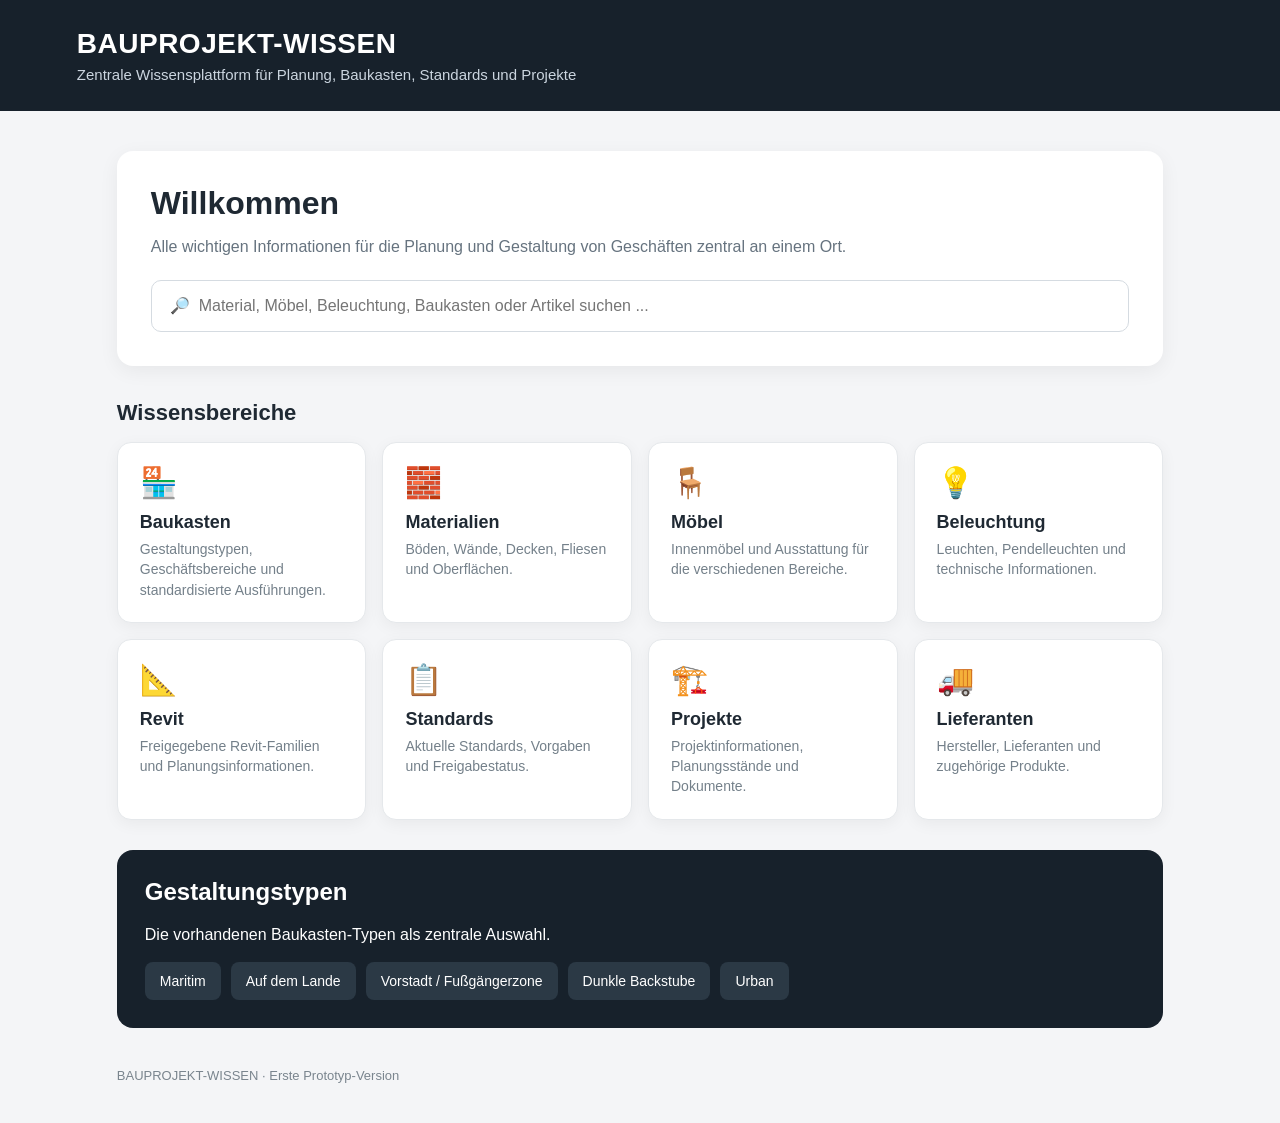
==== index.html @ 3c2e61b1 "Startseite erstellt" ====
<!DOCTYPE html>
<html lang="de">
<head>
  <meta charset="UTF-8">
  <meta name="viewport" content="width=device-width, initial-scale=1.0">
  <title>BAUPROJEKT-WISSEN</title>
  <style>
    * { box-sizing: border-box; }
    body {
      margin: 0;
      font-family: Arial, Helvetica, sans-serif;
      background: #f4f5f7;
      color: #1f2933;
    }
    header {
      background: #17212b;
      color: white;
      padding: 28px 6%;
    }
    .header-inner {
      max-width: 1200px;
      margin: auto;
    }
    .brand {
      font-size: 28px;
      font-weight: 700;
      letter-spacing: .5px;
    }
    .subtitle {
      margin-top: 6px;
      color: #cbd5df;
      font-size: 15px;
    }
    main {
      max-width: 1200px;
      margin: 0 auto;
      padding: 40px 6%;
    }
    .hero {
      background: white;
      border-radius: 16px;
      padding: 34px;
      box-shadow: 0 5px 20px rgba(0,0,0,.06);
      margin-bottom: 28px;
    }
    .hero h1 {
      margin: 0 0 10px;
      font-size: 32px;
    }
    .hero p {
      color: #66737f;
      margin-bottom: 24px;
    }
    .search {
      width: 100%;
      padding: 16px 18px;
      border: 1px solid #d5dbe1;
      border-radius: 10px;
      font-size: 16px;
      outline: none;
    }
    .search:focus { border-color: #657786; }
    .section-title {
      margin: 34px 0 16px;
      font-size: 22px;
    }
    .grid {
      display: grid;
      grid-template-columns: repeat(auto-fit, minmax(210px, 1fr));
      gap: 16px;
    }
    .card {
      background: white;
      border-radius: 14px;
      padding: 22px;
      min-height: 135px;
      box-shadow: 0 4px 16px rgba(0,0,0,.05);
      border: 1px solid #e5e8eb;
      cursor: pointer;
      transition: transform .15s, box-shadow .15s;
    }
    .card:hover {
      transform: translateY(-3px);
      box-shadow: 0 8px 22px rgba(0,0,0,.09);
    }
    .icon { font-size: 30px; }
    .card h3 {
      margin: 12px 0 6px;
      font-size: 18px;
    }
    .card p {
      margin: 0;
      color: #74808a;
      font-size: 14px;
      line-height: 1.45;
    }
    .baukasten {
      background: #17212b;
      color: white;
      border-radius: 16px;
      padding: 28px;
      margin-top: 30px;
    }
    .baukasten h2 { margin-top: 0; }
    .types {
      display: flex;
      flex-wrap: wrap;
      gap: 10px;
      margin-top: 18px;
    }
    .type {
      background: #2b3945;
      padding: 11px 15px;
      border-radius: 8px;
      font-size: 14px;
    }
    footer {
      max-width: 1200px;
      margin: 0 auto;
      padding: 0 6% 40px;
      color: #7a858e;
      font-size: 13px;
    }
    #results {
      margin-top: 18px;
      display: none;
      padding: 16px;
      background: #f7f8f9;
      border-radius: 10px;
    }
    @media (max-width: 600px) {
      .hero { padding: 24px; }
      .hero h1 { font-size: 26px; }
    }
  </style>
</head>

<body>

<header>
  <div class="header-inner">
    <div class="brand">BAUPROJEKT-WISSEN</div>
    <div class="subtitle">Zentrale Wissensplattform für Planung, Baukasten, Standards und Projekte</div>
  </div>
</header>

<main>

  <section class="hero">
    <h1>Willkommen</h1>
    <p>
      Alle wichtigen Informationen für die Planung und Gestaltung von Geschäften
      zentral an einem Ort.
    </p>

    <input
      id="search"
      class="search"
      type="search"
      placeholder="🔎  Material, Möbel, Beleuchtung, Baukasten oder Artikel suchen ..."
      oninput="searchContent()"
    >

    <div id="results"></div>
  </section>

  <h2 class="section-title">Wissensbereiche</h2>

  <section class="grid">

    <div class="card" onclick="showMessage('Baukasten')">
      <div class="icon">🏪</div>
      <h3>Baukasten</h3>
      <p>Gestaltungstypen, Geschäftsbereiche und standardisierte Ausführungen.</p>
    </div>

    <div class="card" onclick="showMessage('Materialien')">
      <div class="icon">🧱</div>
      <h3>Materialien</h3>
      <p>Böden, Wände, Decken, Fliesen und Oberflächen.</p>
    </div>

    <div class="card" onclick="showMessage('Möbel')">
      <div class="icon">🪑</div>
      <h3>Möbel</h3>
      <p>Innenmöbel und Ausstattung für die verschiedenen Bereiche.</p>
    </div>

    <div class="card" onclick="showMessage('Beleuchtung')">
      <div class="icon">💡</div>
      <h3>Beleuchtung</h3>
      <p>Leuchten, Pendelleuchten und technische Informationen.</p>
    </div>

    <div class="card" onclick="showMessage('Revit')">
      <div class="icon">📐</div>
      <h3>Revit</h3>
      <p>Freigegebene Revit-Familien und Planungsinformationen.</p>
    </div>

    <div class="card" onclick="showMessage('Standards')">
      <div class="icon">📋</div>
      <h3>Standards</h3>
      <p>Aktuelle Standards, Vorgaben und Freigabestatus.</p>
    </div>

    <div class="card" onclick="showMessage('Projekte')">
      <div class="icon">🏗️</div>
      <h3>Projekte</h3>
      <p>Projektinformationen, Planungsstände und Dokumente.</p>
    </div>

    <div class="card" onclick="showMessage('Lieferanten')">
      <div class="icon">🚚</div>
      <h3>Lieferanten</h3>
      <p>Hersteller, Lieferanten und zugehörige Produkte.</p>
    </div>

  </section>

  <section class="baukasten">
    <h2>Gestaltungstypen</h2>
    <p>Die vorhandenen Baukasten-Typen als zentrale Auswahl.</p>

    <div class="types">
      <div class="type">Maritim</div>
      <div class="type">Auf dem Lande</div>
      <div class="type">Vorstadt / Fußgängerzone</div>
      <div class="type">Dunkle Backstube</div>
      <div class="type">Urban</div>
    </div>
  </section>

</main>

<footer>
  BAUPROJEKT-WISSEN · Erste Prototyp-Version
</footer>

<script>
  const content = [
    "Baukasten Maritim",
    "Baukasten Auf dem Lande",
    "Baukasten Vorstadt Fußgängerzone",
    "Baukasten Dunkle Backstube",
    "Baukasten Urban",
    "Materialien Boden Wand Decke Fliesen",
    "Möbel Innenmöbel Café Verkauf Rückbereich",
    "Beleuchtung Pendelleuchten",
    "Revit Familien",
    "Standards",
    "Projekte",
    "Lieferanten"
  ];

  function searchContent() {
    const input = document.getElementById("search");
    const results = document.getElementById("results");
    const term = input.value.toLowerCase().trim();

    if (!term) {
      results.style.display = "none";
      results.innerHTML = "";
      return;
    }

    const matches = content.filter(item =>
      item.toLowerCase().includes(term)
    );

    results.style.display = "block";

    if (matches.length) {
      results.innerHTML =
        "<strong>Suchergebnisse:</strong><br><br>" +
        matches.map(item => "• " + item).join("<br>");
    } else {
      results.innerHTML = "Keine passenden Einträge gefunden.";
    }
  }

  function showMessage(area) {
    alert(area + " – dieser Bereich wird als nächster Schritt aufgebaut.");
  }
</script>

</body>
</html>
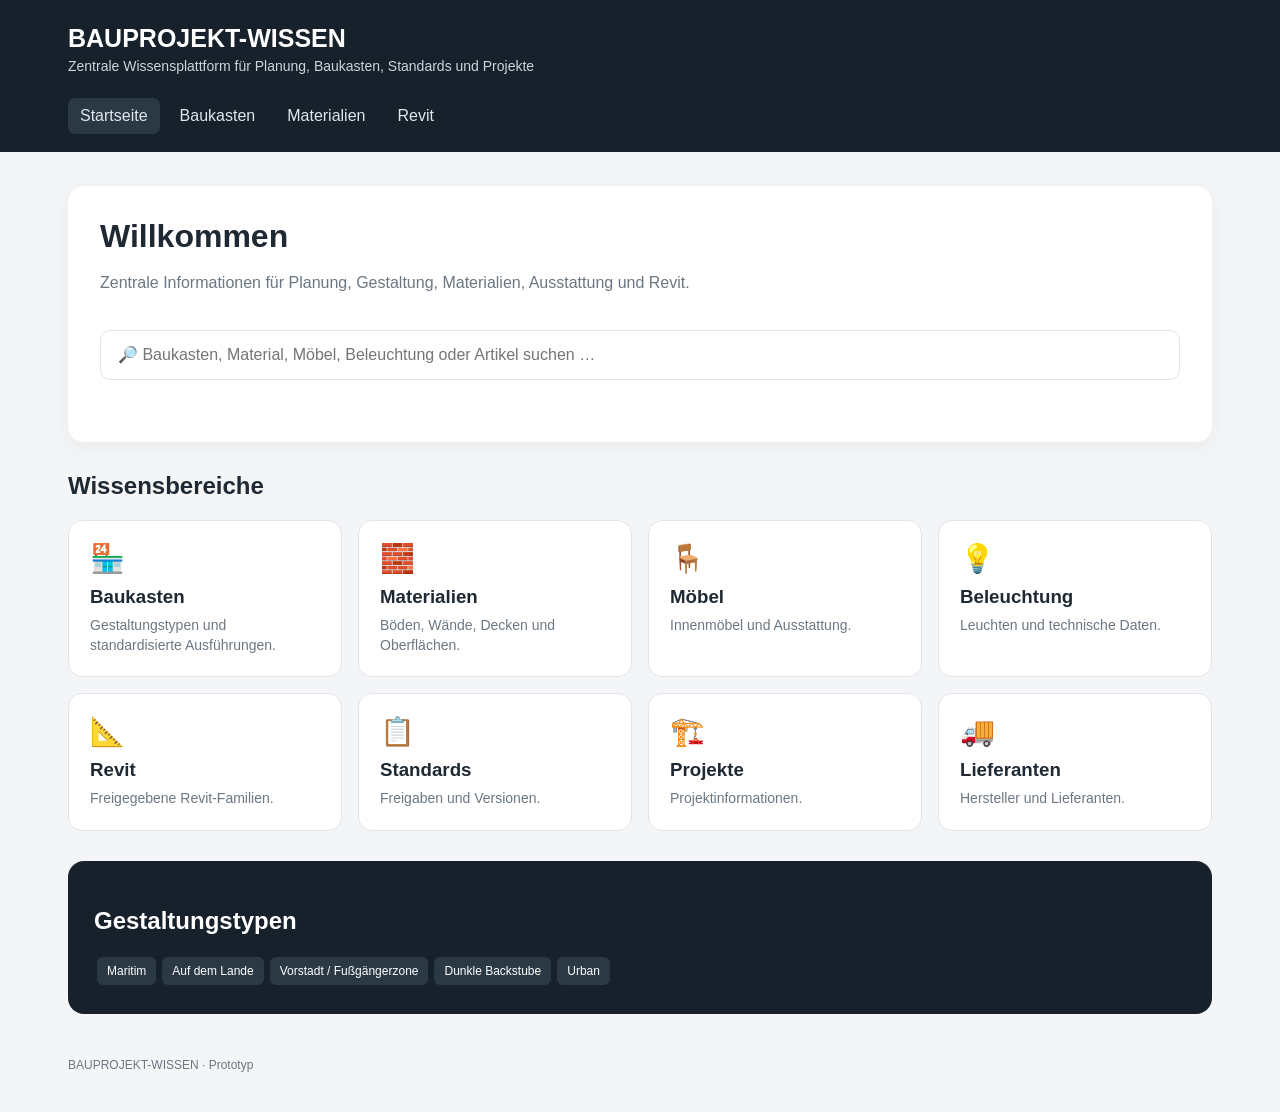
==== commit e02d6285: "Neue Bauprojekt-Wissensplattform Startseite, Baukasten, Materialien und Revit-Struktur angelegt." ====
--- a/index.html
+++ b/index.html
@@ -1,288 +1 @@
-<!DOCTYPE html>
-<html lang="de">
-<head>
-  <meta charset="UTF-8">
-  <meta name="viewport" content="width=device-width, initial-scale=1.0">
-  <title>BAUPROJEKT-WISSEN</title>
-  <style>
-    * { box-sizing: border-box; }
-    body {
-      margin: 0;
-      font-family: Arial, Helvetica, sans-serif;
-      background: #f4f5f7;
-      color: #1f2933;
-    }
-    header {
-      background: #17212b;
-      color: white;
-      padding: 28px 6%;
-    }
-    .header-inner {
-      max-width: 1200px;
-      margin: auto;
-    }
-    .brand {
-      font-size: 28px;
-      font-weight: 700;
-      letter-spacing: .5px;
-    }
-    .subtitle {
-      margin-top: 6px;
-      color: #cbd5df;
-      font-size: 15px;
-    }
-    main {
-      max-width: 1200px;
-      margin: 0 auto;
-      padding: 40px 6%;
-    }
-    .hero {
-      background: white;
-      border-radius: 16px;
-      padding: 34px;
-      box-shadow: 0 5px 20px rgba(0,0,0,.06);
-      margin-bottom: 28px;
-    }
-    .hero h1 {
-      margin: 0 0 10px;
-      font-size: 32px;
-    }
-    .hero p {
-      color: #66737f;
-      margin-bottom: 24px;
-    }
-    .search {
-      width: 100%;
-      padding: 16px 18px;
-      border: 1px solid #d5dbe1;
-      border-radius: 10px;
-      font-size: 16px;
-      outline: none;
-    }
-    .search:focus { border-color: #657786; }
-    .section-title {
-      margin: 34px 0 16px;
-      font-size: 22px;
-    }
-    .grid {
-      display: grid;
-      grid-template-columns: repeat(auto-fit, minmax(210px, 1fr));
-      gap: 16px;
-    }
-    .card {
-      background: white;
-      border-radius: 14px;
-      padding: 22px;
-      min-height: 135px;
-      box-shadow: 0 4px 16px rgba(0,0,0,.05);
-      border: 1px solid #e5e8eb;
-      cursor: pointer;
-      transition: transform .15s, box-shadow .15s;
-    }
-    .card:hover {
-      transform: translateY(-3px);
-      box-shadow: 0 8px 22px rgba(0,0,0,.09);
-    }
-    .icon { font-size: 30px; }
-    .card h3 {
-      margin: 12px 0 6px;
-      font-size: 18px;
-    }
-    .card p {
-      margin: 0;
-      color: #74808a;
-      font-size: 14px;
-      line-height: 1.45;
-    }
-    .baukasten {
-      background: #17212b;
-      color: white;
-      border-radius: 16px;
-      padding: 28px;
-      margin-top: 30px;
-    }
-    .baukasten h2 { margin-top: 0; }
-    .types {
-      display: flex;
-      flex-wrap: wrap;
-      gap: 10px;
-      margin-top: 18px;
-    }
-    .type {
-      background: #2b3945;
-      padding: 11px 15px;
-      border-radius: 8px;
-      font-size: 14px;
-    }
-    footer {
-      max-width: 1200px;
-      margin: 0 auto;
-      padding: 0 6% 40px;
-      color: #7a858e;
-      font-size: 13px;
-    }
-    #results {
-      margin-top: 18px;
-      display: none;
-      padding: 16px;
-      background: #f7f8f9;
-      border-radius: 10px;
-    }
-    @media (max-width: 600px) {
-      .hero { padding: 24px; }
-      .hero h1 { font-size: 26px; }
-    }
-  </style>
-</head>
-
-<body>
-
-<header>
-  <div class="header-inner">
-    <div class="brand">BAUPROJEKT-WISSEN</div>
-    <div class="subtitle">Zentrale Wissensplattform für Planung, Baukasten, Standards und Projekte</div>
-  </div>
-</header>
-
-<main>
-
-  <section class="hero">
-    <h1>Willkommen</h1>
-    <p>
-      Alle wichtigen Informationen für die Planung und Gestaltung von Geschäften
-      zentral an einem Ort.
-    </p>
-
-    <input
-      id="search"
-      class="search"
-      type="search"
-      placeholder="🔎  Material, Möbel, Beleuchtung, Baukasten oder Artikel suchen ..."
-      oninput="searchContent()"
-    >
-
-    <div id="results"></div>
-  </section>
-
-  <h2 class="section-title">Wissensbereiche</h2>
-
-  <section class="grid">
-
-    <div class="card" onclick="showMessage('Baukasten')">
-      <div class="icon">🏪</div>
-      <h3>Baukasten</h3>
-      <p>Gestaltungstypen, Geschäftsbereiche und standardisierte Ausführungen.</p>
-    </div>
-
-    <div class="card" onclick="showMessage('Materialien')">
-      <div class="icon">🧱</div>
-      <h3>Materialien</h3>
-      <p>Böden, Wände, Decken, Fliesen und Oberflächen.</p>
-    </div>
-
-    <div class="card" onclick="showMessage('Möbel')">
-      <div class="icon">🪑</div>
-      <h3>Möbel</h3>
-      <p>Innenmöbel und Ausstattung für die verschiedenen Bereiche.</p>
-    </div>
-
-    <div class="card" onclick="showMessage('Beleuchtung')">
-      <div class="icon">💡</div>
-      <h3>Beleuchtung</h3>
-      <p>Leuchten, Pendelleuchten und technische Informationen.</p>
-    </div>
-
-    <div class="card" onclick="showMessage('Revit')">
-      <div class="icon">📐</div>
-      <h3>Revit</h3>
-      <p>Freigegebene Revit-Familien und Planungsinformationen.</p>
-    </div>
-
-    <div class="card" onclick="showMessage('Standards')">
-      <div class="icon">📋</div>
-      <h3>Standards</h3>
-      <p>Aktuelle Standards, Vorgaben und Freigabestatus.</p>
-    </div>
-
-    <div class="card" onclick="showMessage('Projekte')">
-      <div class="icon">🏗️</div>
-      <h3>Projekte</h3>
-      <p>Projektinformationen, Planungsstände und Dokumente.</p>
-    </div>
-
-    <div class="card" onclick="showMessage('Lieferanten')">
-      <div class="icon">🚚</div>
-      <h3>Lieferanten</h3>
-      <p>Hersteller, Lieferanten und zugehörige Produkte.</p>
-    </div>
-
-  </section>
-
-  <section class="baukasten">
-    <h2>Gestaltungstypen</h2>
-    <p>Die vorhandenen Baukasten-Typen als zentrale Auswahl.</p>
-
-    <div class="types">
-      <div class="type">Maritim</div>
-      <div class="type">Auf dem Lande</div>
-      <div class="type">Vorstadt / Fußgängerzone</div>
-      <div class="type">Dunkle Backstube</div>
-      <div class="type">Urban</div>
-    </div>
-  </section>
-
-</main>
-
-<footer>
-  BAUPROJEKT-WISSEN · Erste Prototyp-Version
-</footer>
-
-<script>
-  const content = [
-    "Baukasten Maritim",
-    "Baukasten Auf dem Lande",
-    "Baukasten Vorstadt Fußgängerzone",
-    "Baukasten Dunkle Backstube",
-    "Baukasten Urban",
-    "Materialien Boden Wand Decke Fliesen",
-    "Möbel Innenmöbel Café Verkauf Rückbereich",
-    "Beleuchtung Pendelleuchten",
-    "Revit Familien",
-    "Standards",
-    "Projekte",
-    "Lieferanten"
-  ];
-
-  function searchContent() {
-    const input = document.getElementById("search");
-    const results = document.getElementById("results");
-    const term = input.value.toLowerCase().trim();
-
-    if (!term) {
-      results.style.display = "none";
-      results.innerHTML = "";
-      return;
-    }
-
-    const matches = content.filter(item =>
-      item.toLowerCase().includes(term)
-    );
-
-    results.style.display = "block";
-
-    if (matches.length) {
-      results.innerHTML =
-        "<strong>Suchergebnisse:</strong><br><br>" +
-        matches.map(item => "• " + item).join("<br>");
-    } else {
-      results.innerHTML = "Keine passenden Einträge gefunden.";
-    }
-  }
-
-  function showMessage(area) {
-    alert(area + " – dieser Bereich wird als nächster Schritt aufgebaut.");
-  }
-</script>
-
-</body>
-</html>
+<!doctype html><html lang="de"><head><meta charset="utf-8"><meta name="viewport" content="width=device-width,initial-scale=1"><title>Startseite – BAUPROJEKT-WISSEN</title><link rel="stylesheet" href="styles.css"></head><body><header><div class="header"><div class="brand">BAUPROJEKT-WISSEN</div><div class="tag">Zentrale Wissensplattform für Planung, Baukasten, Standards und Projekte</div></div><nav><a class="active" href="index.html">Startseite</a><a class="" href="baukasten.html">Baukasten</a><a class="" href="materialien.html">Materialien</a><a class="" href="revit.html">Revit</a></nav></header><main><section class="hero"><h1>Willkommen</h1><p class="muted">Zentrale Informationen für Planung, Gestaltung, Materialien, Ausstattung und Revit.</p><input class="search" id="search" placeholder="🔎 Baukasten, Material, Möbel, Beleuchtung oder Artikel suchen …" oninput="searchSite()"><div id="results" class="section"></div></section><section class="section"><h2>Wissensbereiche</h2><div class="grid"><a class="card" href="baukasten.html"><div class="icon">🏪</div><h3>Baukasten</h3><p>Gestaltungstypen und standardisierte Ausführungen.</p></a><a class="card" href="materialien.html"><div class="icon">🧱</div><h3>Materialien</h3><p>Böden, Wände, Decken und Oberflächen.</p></a><div class="card"><div class="icon">🪑</div><h3>Möbel</h3><p>Innenmöbel und Ausstattung.</p></div><div class="card"><div class="icon">💡</div><h3>Beleuchtung</h3><p>Leuchten und technische Daten.</p></div><a class="card" href="revit.html"><div class="icon">📐</div><h3>Revit</h3><p>Freigegebene Revit-Familien.</p></a><div class="card"><div class="icon">📋</div><h3>Standards</h3><p>Freigaben und Versionen.</p></div><div class="card"><div class="icon">🏗️</div><h3>Projekte</h3><p>Projektinformationen.</p></div><div class="card"><div class="icon">🚚</div><h3>Lieferanten</h3><p>Hersteller und Lieferanten.</p></div></div></section><section class="panel"><h2>Gestaltungstypen</h2><span class="badge">Maritim</span><span class="badge">Auf dem Lande</span><span class="badge">Vorstadt / Fußgängerzone</span><span class="badge">Dunkle Backstube</span><span class="badge">Urban</span></section><script>const e=["Maritim","Auf dem Lande","Vorstadt Fußgängerzone","Dunkle Backstube","Urban","Böden","Wände","Decken","Fliesen","Möbel","Beleuchtung","Revit","Standards","Projekte","Lieferanten"];function searchSite(){let q=document.getElementById("search").value.toLowerCase().trim(),r=document.getElementById("results");if(!q){r.innerHTML="";return}let m=e.filter(x=>x.toLowerCase().includes(q));r.innerHTML=m.length?"<strong>Treffer:</strong><br>"+m.map(x=>"• "+x).join("<br>"):"Keine Treffer."}</script></main><footer>BAUPROJEKT-WISSEN · Prototyp</footer></body></html>
--- a/styles.css
+++ b/styles.css
@@ -0,0 +1 @@
+*{box-sizing:border-box}body{margin:0;font-family:Arial,Helvetica,sans-serif;background:#f4f5f7;color:#1f2933}header{background:#17212b;color:#fff}.header{max-width:1200px;margin:auto;padding:24px 28px}.brand{font-size:25px;font-weight:700}.tag{color:#cbd5df;margin-top:5px;font-size:14px}nav{max-width:1200px;margin:auto;padding:0 28px 18px;display:flex;gap:8px;flex-wrap:wrap}nav a{color:#dfe7ee;text-decoration:none;padding:9px 12px;border-radius:7px}nav a:hover,nav a.active{background:#2b3945}main{max-width:1200px;margin:auto;padding:34px 28px}.hero,.card,table{background:#fff}.hero{padding:32px;border-radius:16px;box-shadow:0 5px 20px #0000000c}h1{margin:0 0 10px;font-size:32px}.muted{color:#6b7782;line-height:1.55}.search{width:100%;padding:15px 17px;border:1px solid #e1e5e9;border-radius:10px;font-size:16px;margin-top:18px}.section{margin-top:30px}.grid{display:grid;grid-template-columns:repeat(auto-fit,minmax(220px,1fr));gap:16px}.card{display:block;border:1px solid #e1e5e9;border-radius:14px;padding:21px;text-decoration:none;color:inherit}.card:hover{transform:translateY(-2px);box-shadow:0 7px 18px #00000010}.icon{font-size:28px}.card h3{margin:11px 0 7px}.card p{margin:0;color:#6b7782;font-size:14px;line-height:1.45}.panel{background:#17212b;color:#fff;border-radius:16px;padding:26px;margin-top:30px}.badge{display:inline-block;background:#2b3945;color:#fff;padding:7px 10px;border-radius:6px;font-size:12px;margin:3px}table{width:100%;border-collapse:collapse;border-radius:12px;overflow:hidden}th,td{text-align:left;padding:12px;border-bottom:1px solid #e1e5e9;font-size:14px}th{background:#f0f2f4}footer{max-width:1200px;margin:auto;padding:10px 28px 40px;color:#6b7782;font-size:12px}
